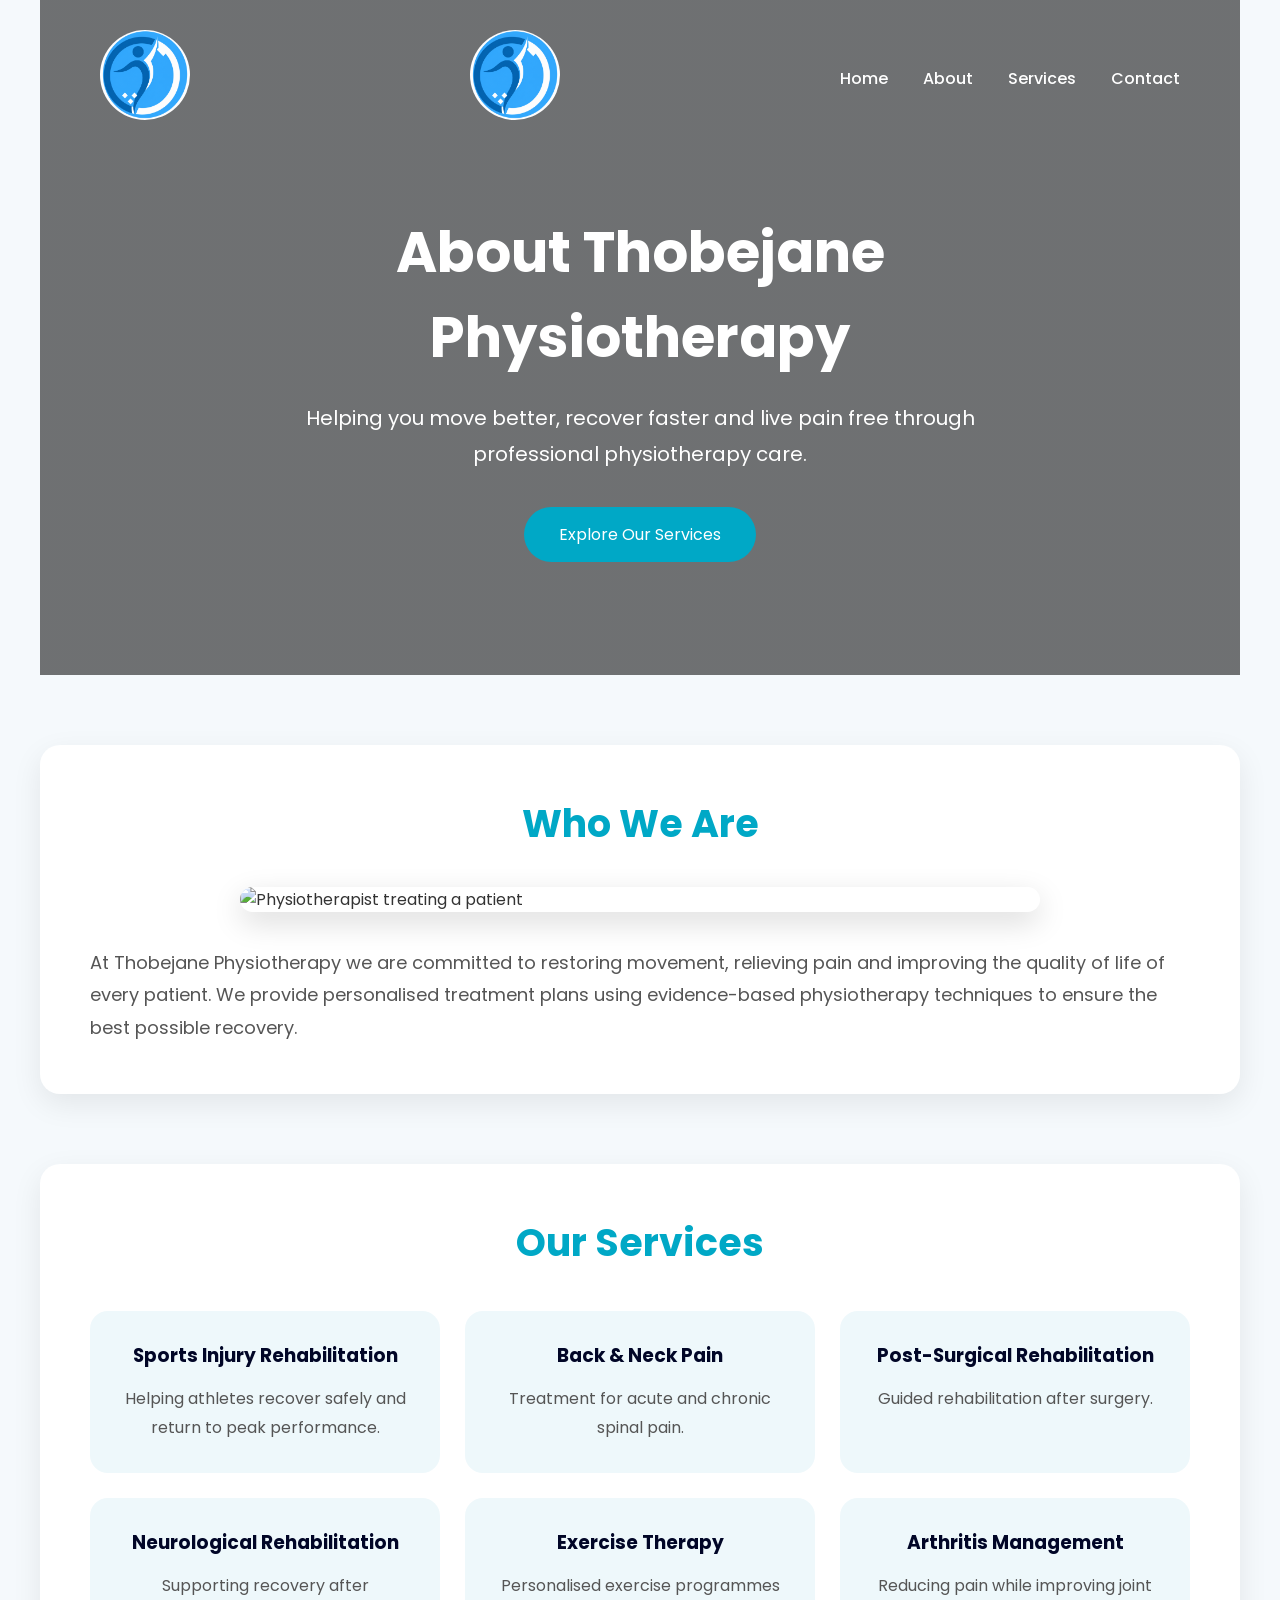
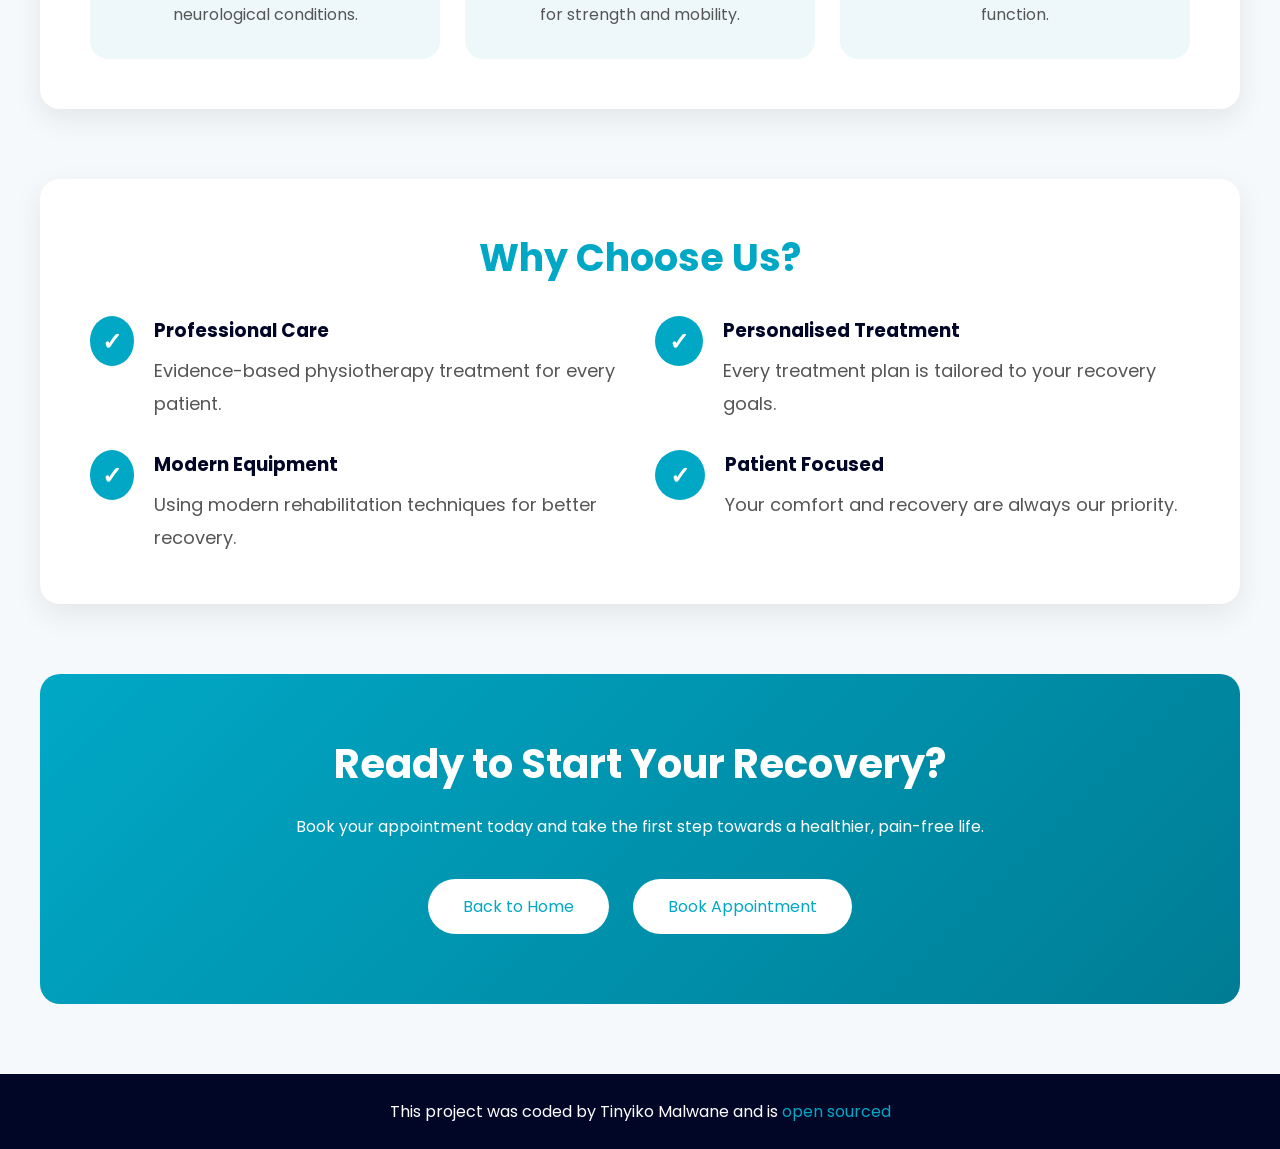
==== learnmore.html @ a6020f10 "Update learnmore.html added image" ====
<!DOCTYPE html>
<html lang="en">

<head>
    <title>Learn More | Thobejane Physiotherapy</title>

    <meta charset="UTF-8">
    <meta name="viewport" content="width=device-width, initial-scale=1.0">

    <link href="src/learnmore.css" rel="stylesheet" type="text/css">

    <link rel="preconnect" href="https://fonts.googleapis.com">
    <link rel="preconnect" href="https://fonts.gstatic.com" crossorigin>

    <link href="https://fonts.googleapis.com/css2?family=Poppins:wght@300;400;500;600;700&display=swap" rel="stylesheet">
</head>

<body>

<div class="container">

<header class="learn-header">

<nav>
  <a href="index.html" class="logo">
    <img src="src/images/pt.logo.png" alt="Thobejane Physiotherapy Logo">
</a>  

<a href="index.html" class="logo">
<img src="src/images/pt.logo.png" alt="Thobejane Physiotherapy Logo">
</a>

<ul>
<li><a href="index.html">Home</a></li>
<li><a href="#about">About</a></li>
<li><a href="#services">Services</a></li>
<li><a href="#contact">Contact</a></li>
</ul>

</nav>

<div class="hero">

<h1>About Thobejane Physiotherapy</h1>

<p>
Helping you move better, recover faster and live pain free through professional physiotherapy care.
</p>

<a href="#about" class="button">Explore Our Services</a>

</div>

</header>

<main>

<section id="about" class="content-section">

<h2>Who We Are</h2>

<img src="images/physio-treatment.jpg"
alt="Physiotherapist treating a patient"
class="about-image">

<p>
At Thobejane Physiotherapy we are committed to restoring movement, relieving pain and improving the quality of life of every patient. We provide personalised treatment plans using evidence-based physiotherapy techniques to ensure the best possible recovery.
</p>

</section>

<section id="services" class="content-section">

<h2>Our Services</h2>

<div class="services-grid">

<div class="service-card">
<h3>Sports Injury Rehabilitation</h3>
<p>Helping athletes recover safely and return to peak performance.</p>
</div>

<div class="service-card">
<h3>Back & Neck Pain</h3>
<p>Treatment for acute and chronic spinal pain.</p>
</div>

<div class="service-card">
<h3>Post-Surgical Rehabilitation</h3>
<p>Guided rehabilitation after surgery.</p>
</div>

<div class="service-card">
<h3>Neurological Rehabilitation</h3>
<p>Supporting recovery after neurological conditions.</p>
</div>

<div class="service-card">
<h3>Exercise Therapy</h3>
<p>Personalised exercise programmes for strength and mobility.</p>
</div>

<div class="service-card">
<h3>Arthritis Management</h3>
<p>Reducing pain while improving joint function.</p>
</div>

</div>

</section>

<section class="content-section">

<h2>Why Choose Us?</h2>

<div class="features">

<div class="feature">
<div class="feature-icon">✓</div>

<div>
<h3>Professional Care</h3>

<p>Evidence-based physiotherapy treatment for every patient.</p>
</div>

</div>

<div class="feature">

<div class="feature-icon">✓</div>

<div>
<h3>Personalised Treatment</h3>

<p>Every treatment plan is tailored to your recovery goals.</p>

</div>

</div>

<div class="feature">

<div class="feature-icon">✓</div>

<div>

<h3>Modern Equipment</h3>

<p>Using modern rehabilitation techniques for better recovery.</p>

</div>

</div>

<div class="feature">

<div class="feature-icon">✓</div>

<div>

<h3>Patient Focused</h3>

<p>Your comfort and recovery are always our priority.</p>

</div>

</div>

</div>

</section>

<section id="contact" class="cta">

<h2>Ready to Start Your Recovery?</h2>

<p>
Book your appointment today and take the first step towards a healthier, pain-free life.
</p>

<a href="index.html" class="button">Back to Home</a>

<a href="#" class="button">Book Appointment</a>

</section>

</main>

</div>

<footer>

This project was coded by Tinyiko Malwane and is

<a href="https://github.com/Nononyiko" target="_blank">

open sourced

</a>

</footer>

</body>

</html>
---- src/learnmore.css ----
*{
    margin:0;
    padding:0;
    box-sizing:border-box;
}

body{
    font-family:"Poppins",sans-serif;
    background:#f5f9fc;
    color:#333;
}

.container{
    max-width:1200px;
    margin:0 auto;
}

/* ---------- HEADER ---------- */

.learn-header{
    min-height:75vh;
    padding:30px 60px;

    background-image:
    linear-gradient(rgba(0,0,0,.55),rgba(0,0,0,.55)),
    url("images/physio-treatment.jpg");

    background-size:cover;
    background-position:center;

    display:flex;
    flex-direction:column;
}

/* ---------- NAVIGATION ---------- */

nav{
    display:flex;
    justify-content:space-between;
    align-items:center;
}

.logo img{
    width:90px;
    height:90px;
    border-radius:50%;
    object-fit:cover;
}

nav ul{
    display:flex;
    list-style:none;
    gap:35px;
}

nav a{
    text-decoration:none;
    color:white;
    font-weight:500;
    transition:.3s;
}

nav a:hover{
    color:#00a8c6;
}

/* ---------- HERO ---------- */

.hero{
    text-align:center;
    margin:auto;
    max-width:750px;
}

.hero h1{
    color:white;
    font-size:56px;
    margin-bottom:20px;
}

.hero p{
    color:white;
    font-size:20px;
    line-height:1.8;
    margin-bottom:35px;
}

.button{
    display:inline-block;
    padding:15px 35px;
    border-radius:30px;
    background:#00a8c6;
    color:white;
    text-decoration:none;
    transition:.3s;
}

.button:hover{
    background:#007d95;
}

/* ---------- CONTENT ---------- */

.content-section{
    background:white;
    margin:70px auto;
    padding:50px;
    border-radius:20px;
    box-shadow:0 10px 30px rgba(0,0,0,.08);
}

.content-section h2{
    text-align:center;
    color:#00a8c6;
    margin-bottom:30px;
    font-size:38px;
}

.content-section p{
    font-size:18px;
    line-height:1.8;
    color:#555;
}

.about-image{
    display:block;
    width:100%;
    max-width:800px;
    margin:35px auto;
    border-radius:20px;
    box-shadow:0 10px 30px rgba(0,0,0,.15);
}

/* ---------- SERVICES ---------- */

.services-grid{
    display:grid;
    grid-template-columns:repeat(3,1fr);
    gap:25px;
    margin-top:40px;
}

.service-card{
    background:#eef8fb;
    border-radius:18px;
    padding:30px;
    text-align:center;
    transition:.3s;
}

.service-card:hover{
    transform:translateY(-8px);
    box-shadow:0 10px 30px rgba(0,0,0,.15);
}

.service-card h3{
    margin-bottom:15px;
    color:#010627;
}

.service-card p{
    font-size:16px;
}

/* ---------- FEATURES ---------- */

.features{
    display:grid;
    grid-template-columns:repeat(2,1fr);
    gap:30px;
}

.feature{
    display:flex;
    gap:20px;
    align-items:flex-start;
}

.feature-icon{
    width:50px;
    height:50px;
    border-radius:50%;
    background:#00a8c6;
    color:white;
    display:flex;
    justify-content:center;
    align-items:center;
    font-size:24px;
    font-weight:bold;
}

.feature h3{
    margin-bottom:10px;
    color:#010627;
}

/* ---------- CTA ---------- */

.cta{
    text-align:center;
    margin:70px auto;
    padding:60px 30px;
    border-radius:20px;
    background:linear-gradient(135deg,#00a8c6,#007d95);
    color:white;
}

.cta h2{
    color:white;
    font-size:40px;
    margin-bottom:20px;
}

.cta p{
    color:white;
    margin-bottom:30px;
}

.cta .button{
    background:white;
    color:#00a8c6;
    margin:10px;
}

.cta .button:hover{
    background:#010627;
    color:white;
}

/* ---------- FOOTER ---------- */

footer{
    background:#010627;
    color:white;
    text-align:center;
    padding:25px;
}

footer a{
    color:#00a8c6;
    text-decoration:none;
}

footer a:hover{
    text-decoration:underline;
}

/* ---------- RESPONSIVE ---------- */

@media(max-width:900px){

.services-grid{
grid-template-columns:repeat(2,1fr);
}

.features{
grid-template-columns:1fr;
}

.hero h1{
font-size:44px;
}

}

@media(max-width:768px){

.learn-header{
padding:20px;
}

nav{
flex-direction:column;
gap:20px;
}

nav ul{
flex-direction:column;
text-align:center;
}

.services-grid{
grid-template-columns:1fr;
}

.content-section{
padding:30px;
}

.hero h1{
font-size:36px;
}

.hero p{
font-size:17px;
}

}

@media(max-width:480px){

.logo img{
width:70px;
height:70px;
}

.content-section{
padding:20px;
}

.hero h1{
font-size:30px;
}

.hero p{
font-size:16px;
}

.button{
display:block;
width:220px;
margin:15px auto;
}

}
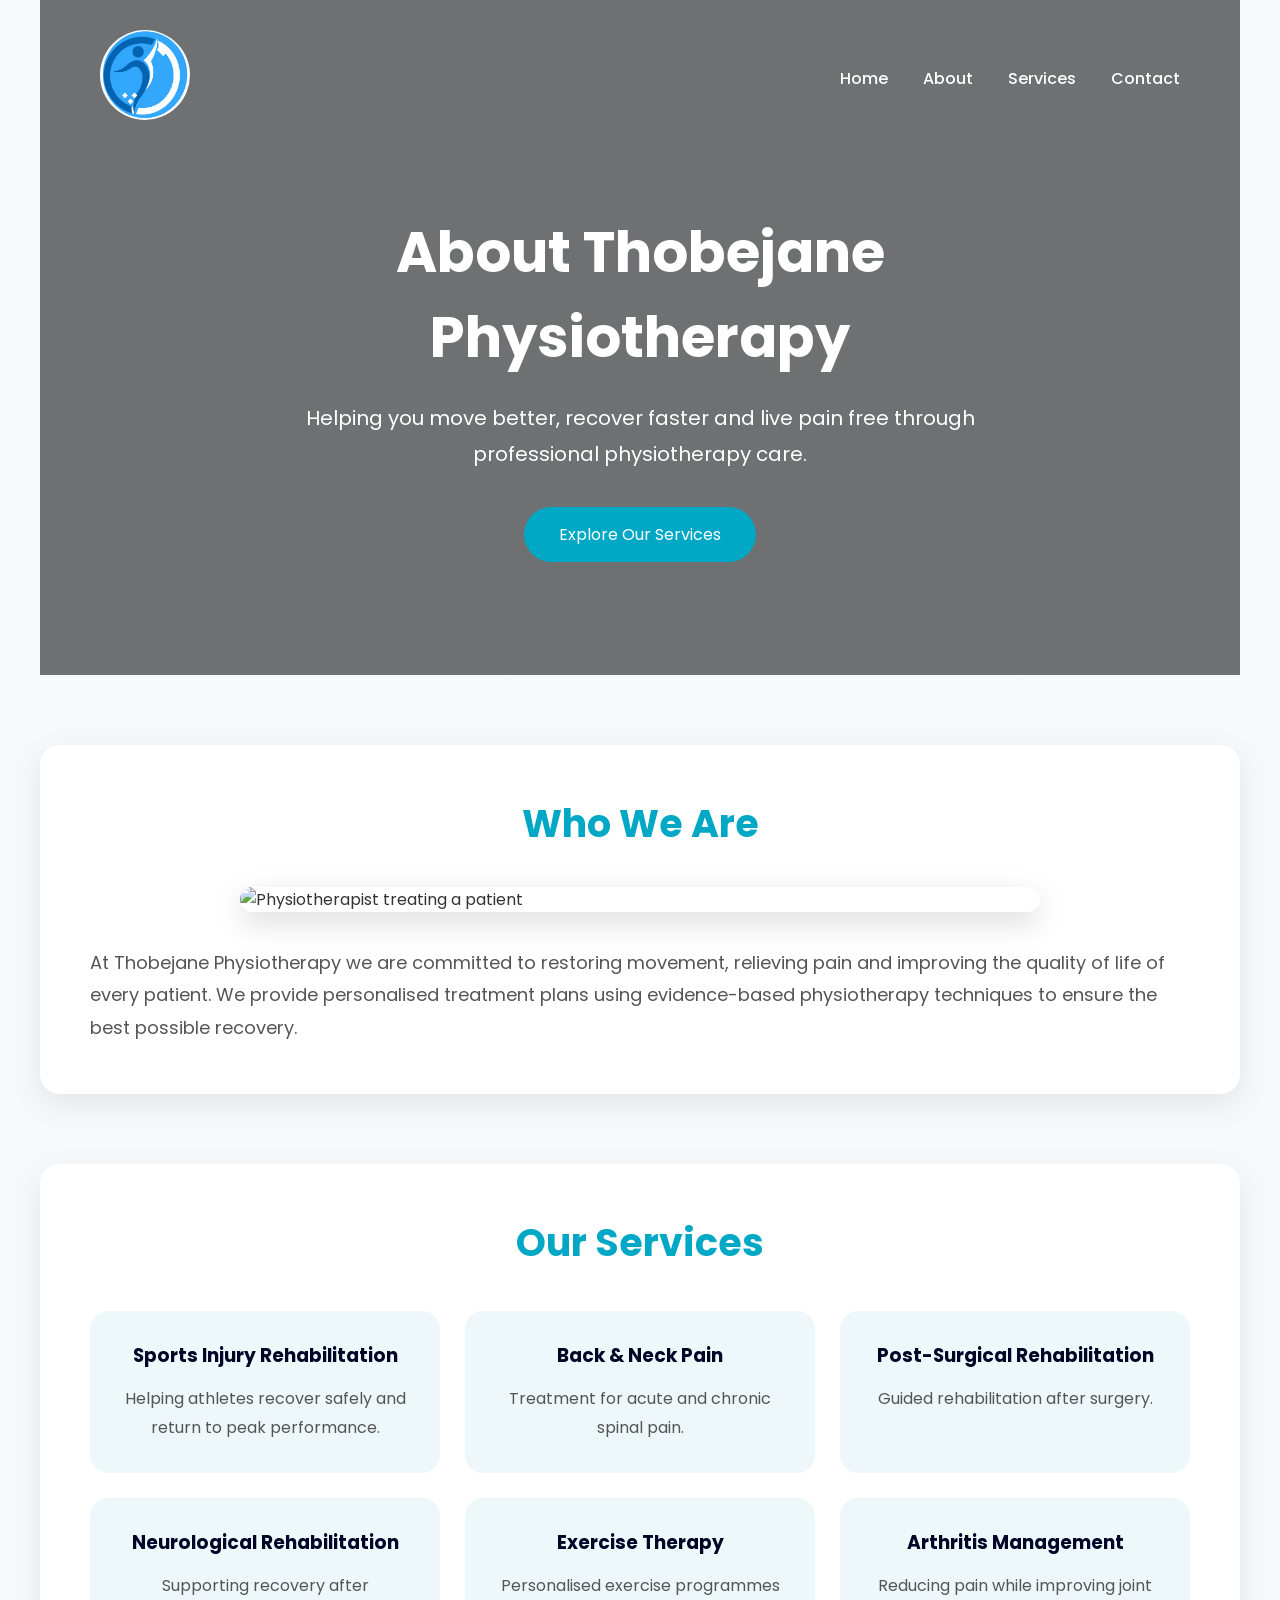
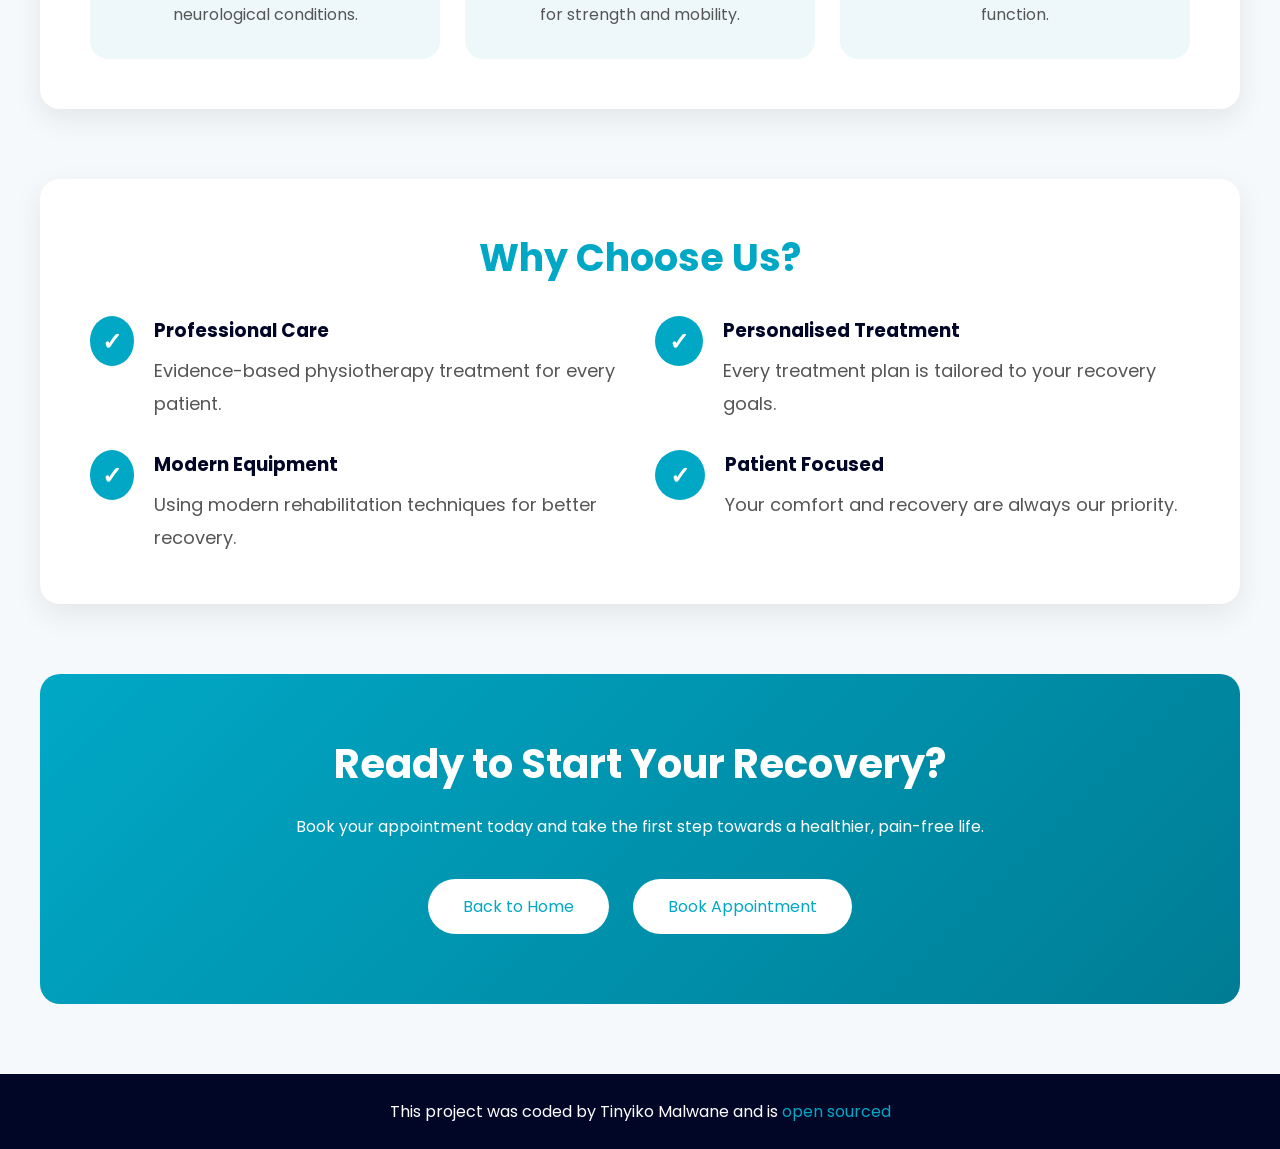
==== commit 875148f9: "image changed image name" ====
--- a/learnmore.html
+++ b/learnmore.html
@@ -22,9 +22,7 @@
 <header class="learn-header">
 
 <nav>
-  <a href="index.html" class="logo">
-    <img src="src/images/pt.logo.png" alt="Thobejane Physiotherapy Logo">
-</a>  
+  
 
 <a href="index.html" class="logo">
 <img src="src/images/pt.logo.png" alt="Thobejane Physiotherapy Logo">
--- a/src/learnmore.css
+++ b/src/learnmore.css
@@ -15,7 +15,7 @@
     margin:0 auto;
 }
 
-/* ---------- HEADER ---------- */
+
 
 .learn-header{
     min-height:75vh;
@@ -23,7 +23,7 @@
 
     background-image:
     linear-gradient(rgba(0,0,0,.55),rgba(0,0,0,.55)),
-    url("images/physio-treatment.jpg");
+    url("src/images/logo.pt.png");
 
     background-size:cover;
     background-position:center;
@@ -32,7 +32,7 @@
     flex-direction:column;
 }
 
-/* ---------- NAVIGATION ---------- */
+
 
 nav{
     display:flex;
@@ -64,7 +64,7 @@
     color:#00a8c6;
 }
 
-/* ---------- HERO ---------- */
+
 
 .hero{
     text-align:center;
@@ -99,7 +99,7 @@
     background:#007d95;
 }
 
-/* ---------- CONTENT ---------- */
+
 
 .content-section{
     background:white;
@@ -131,7 +131,7 @@
     box-shadow:0 10px 30px rgba(0,0,0,.15);
 }
 
-/* ---------- SERVICES ---------- */
+
 
 .services-grid{
     display:grid;
@@ -162,7 +162,7 @@
     font-size:16px;
 }
 
-/* ---------- FEATURES ---------- */
+
 
 .features{
     display:grid;
@@ -194,7 +194,6 @@
     color:#010627;
 }
 
-/* ---------- CTA ---------- */
 
 .cta{
     text-align:center;
@@ -227,7 +226,7 @@
     color:white;
 }
 
-/* ---------- FOOTER ---------- */
+
 
 footer{
     background:#010627;
@@ -245,7 +244,7 @@
     text-decoration:underline;
 }
 
-/* ---------- RESPONSIVE ---------- */
+
 
 @media(max-width:900px){
 
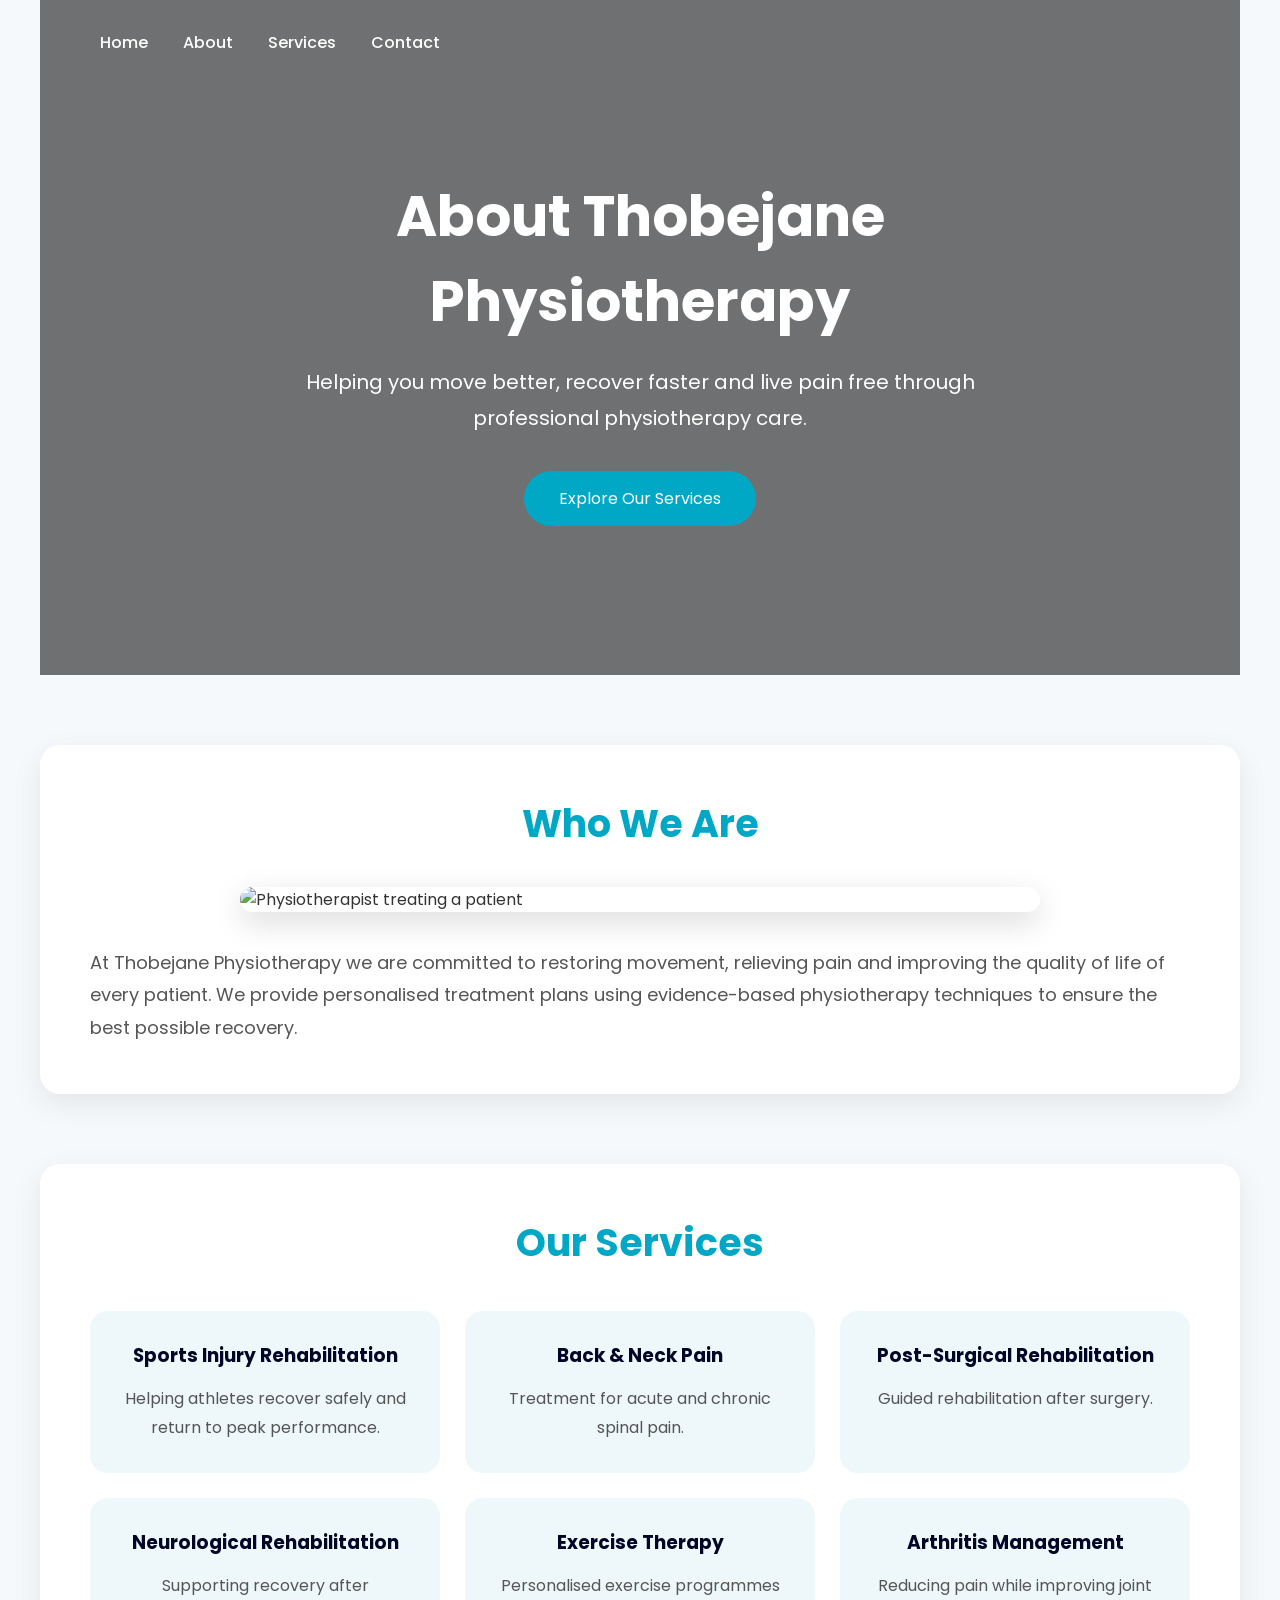
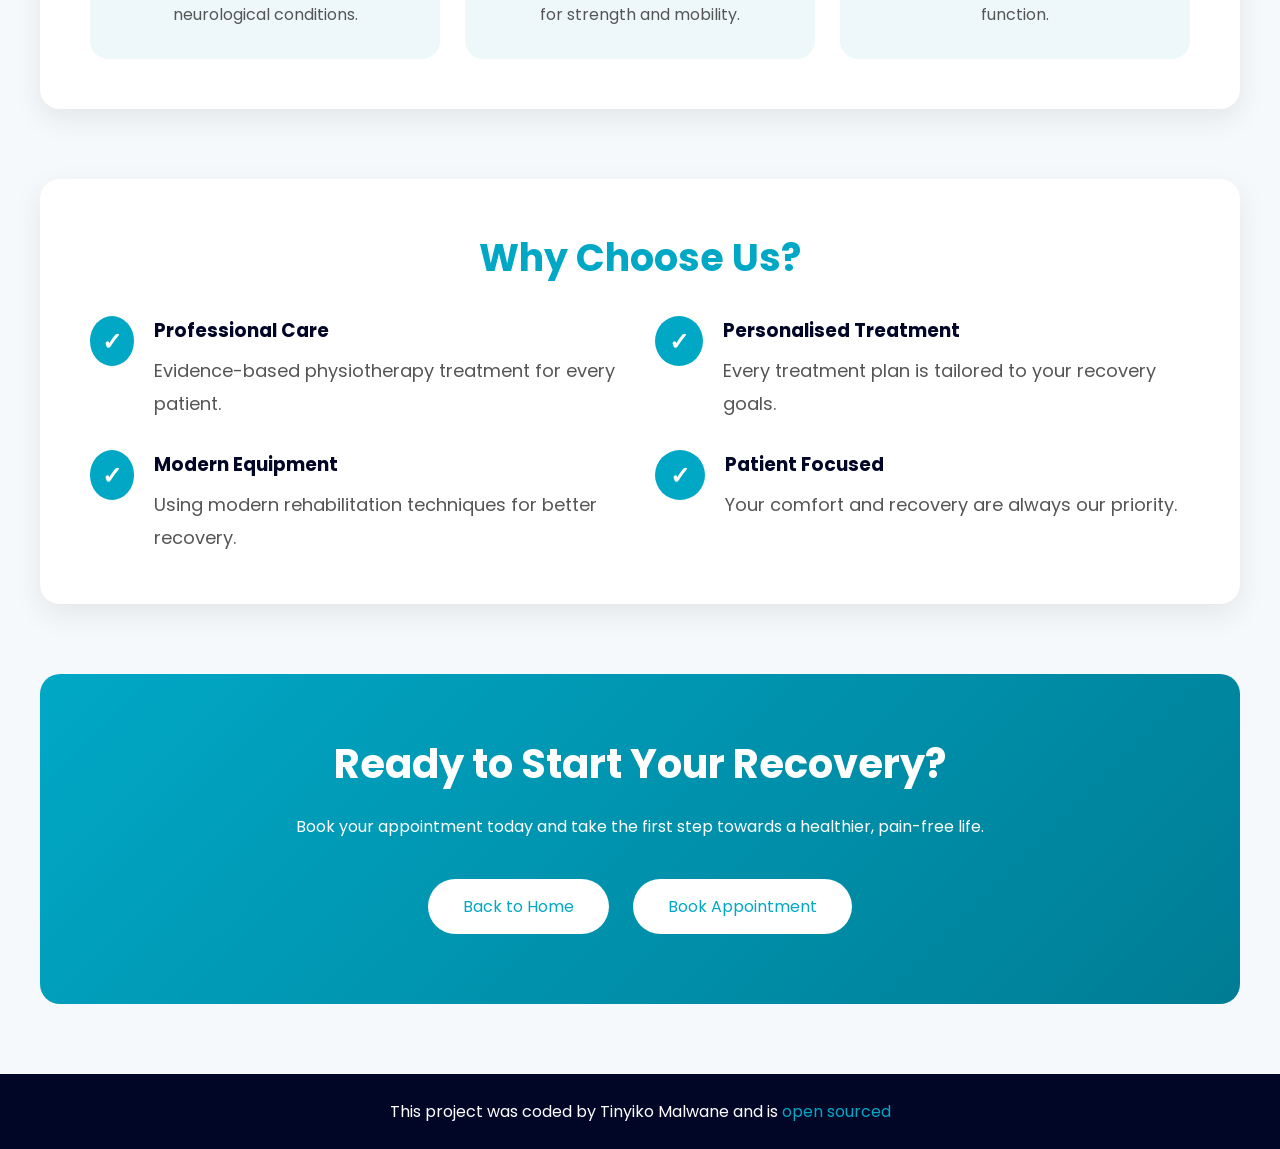
==== commit b77a83f1: "Update learnmore.html" ====
--- a/learnmore.html
+++ b/learnmore.html
@@ -24,9 +24,7 @@
 <nav>
   
 
-<a href="index.html" class="logo">
-<img src="src/images/pt.logo.png" alt="Thobejane Physiotherapy Logo">
-</a>
+
 
 <ul>
 <li><a href="index.html">Home</a></li>
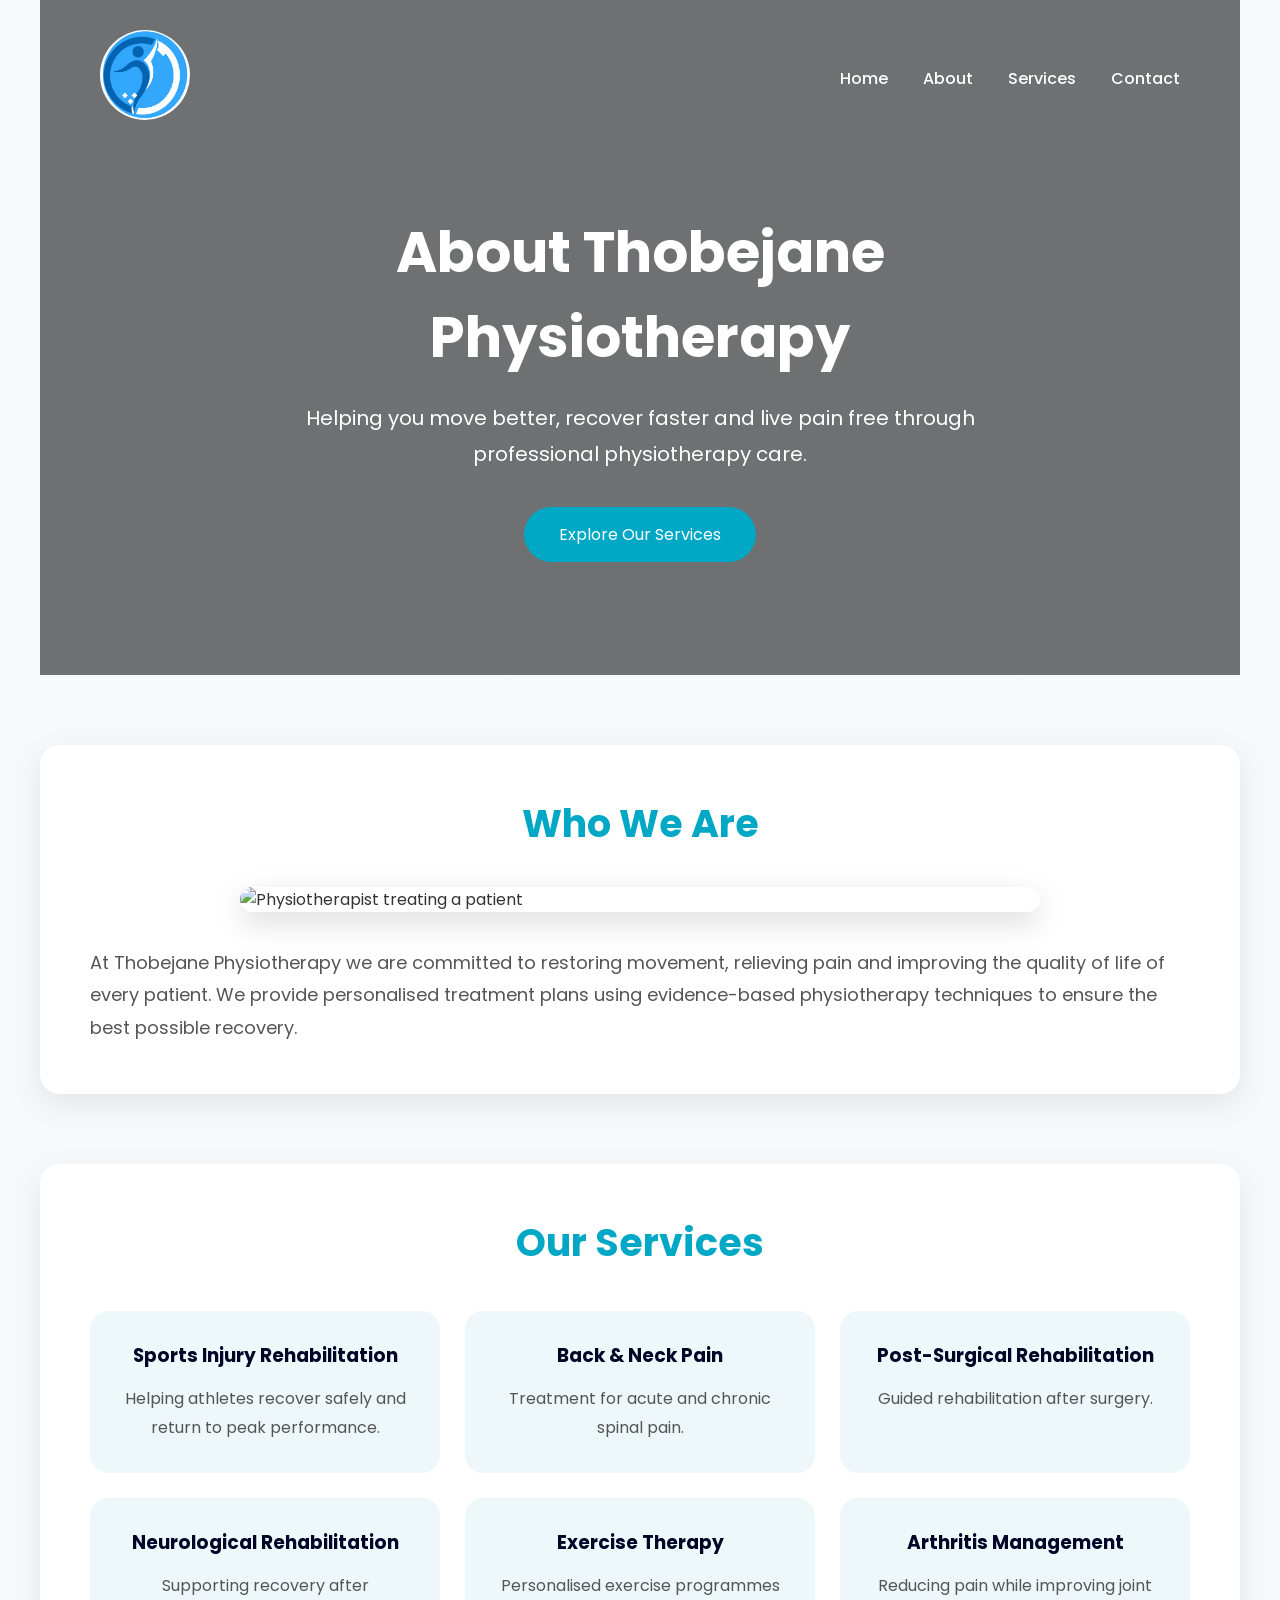
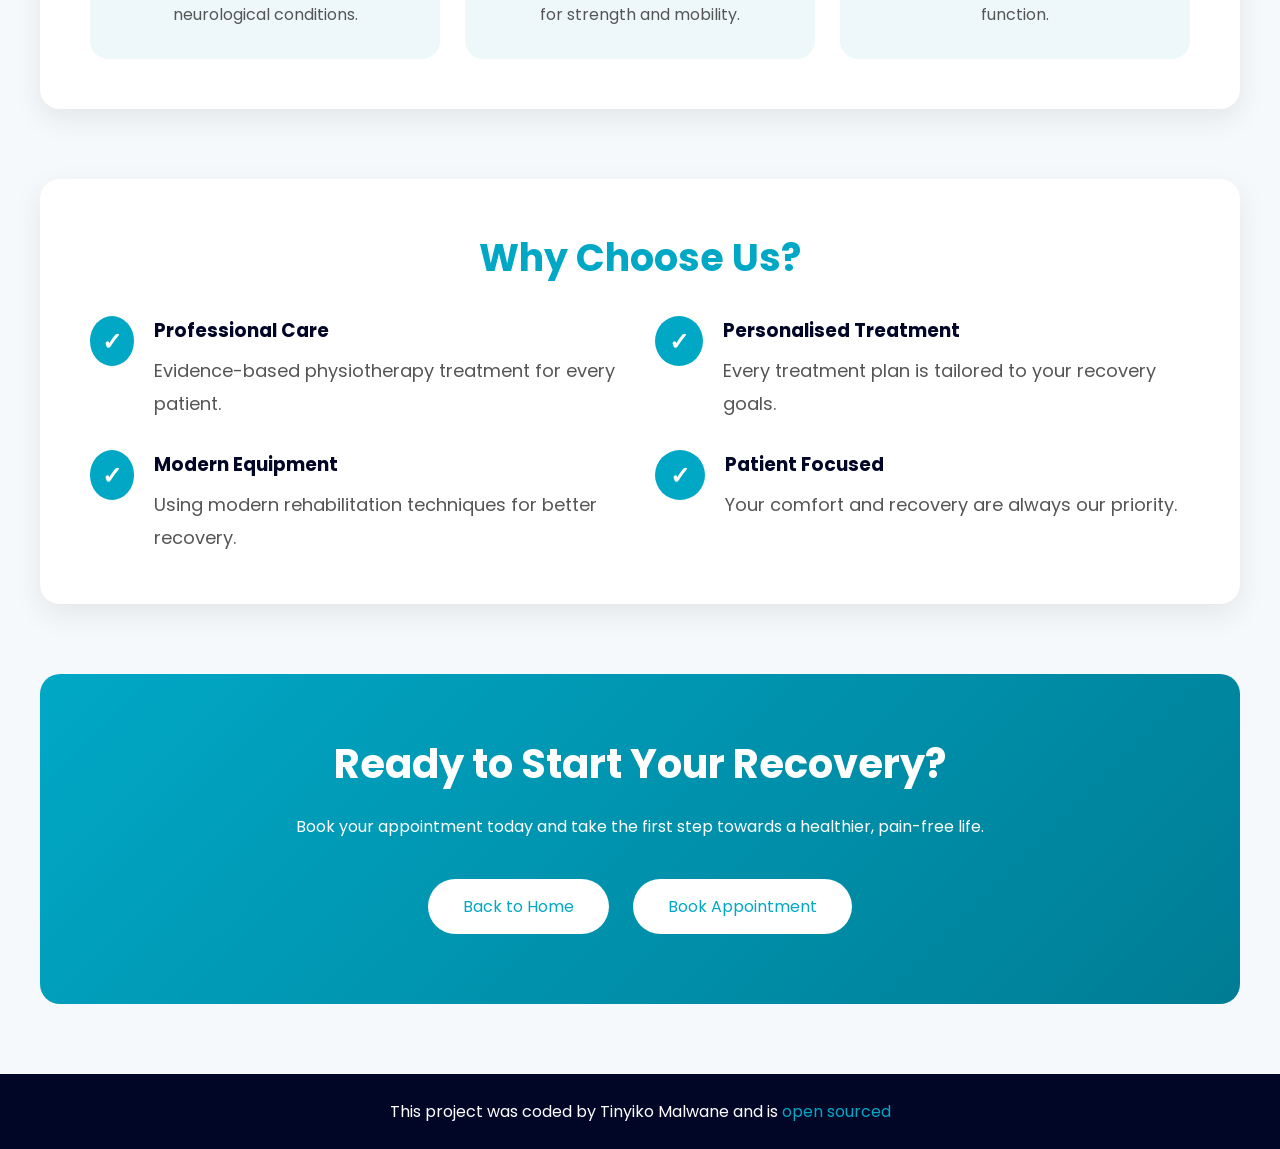
==== commit 4c808d0e: "Update learnmore.html" ====
--- a/learnmore.html
+++ b/learnmore.html
@@ -24,7 +24,9 @@
 <nav>
   
 
-
+<a href="index.html" class="logo">
+<img src="src/images/pt.logo.png" alt="Thobejane Physiotherapy Logo">
+</a>
 
 <ul>
 <li><a href="index.html">Home</a></li>
@@ -55,7 +57,7 @@
 
 <h2>Who We Are</h2>
 
-<img src="images/physio-treatment.jpg"
+<img src="src/images/logo.pt.jpg"
 alt="Physiotherapist treating a patient"
 class="about-image">
 
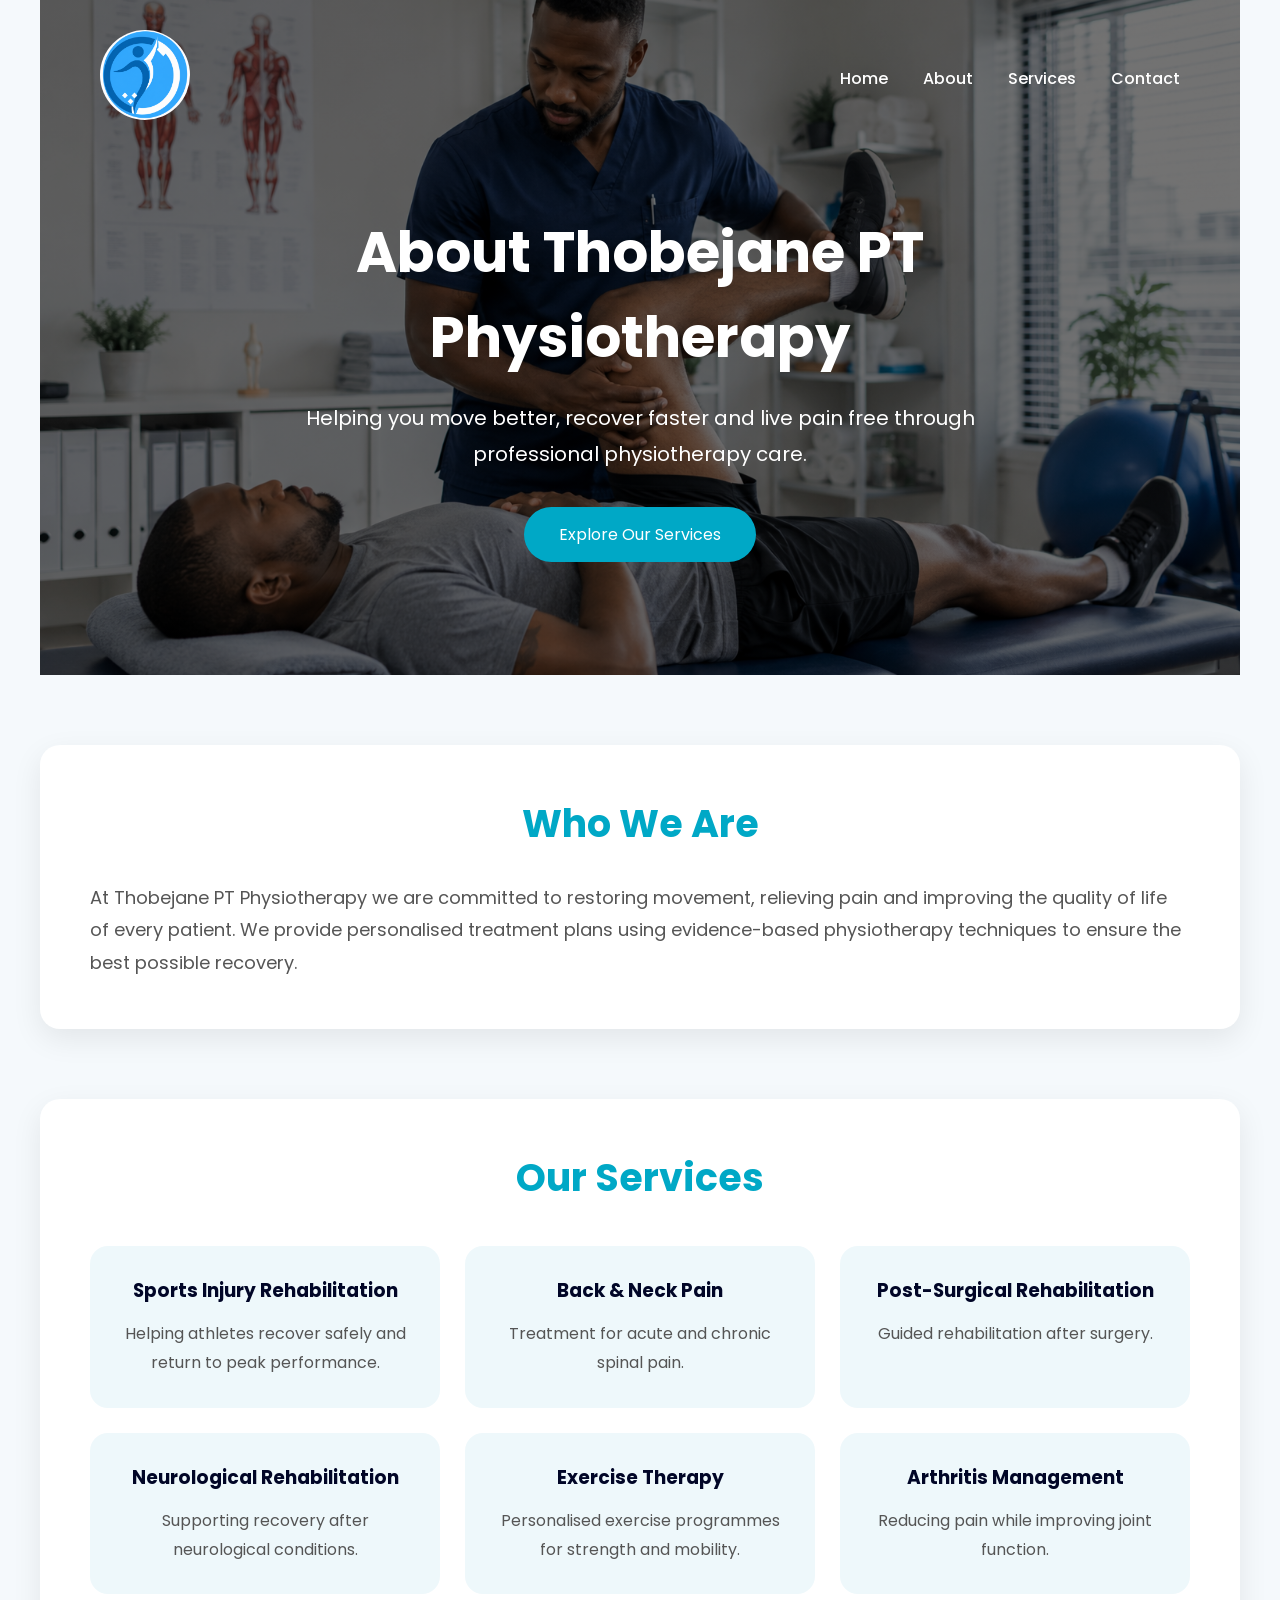
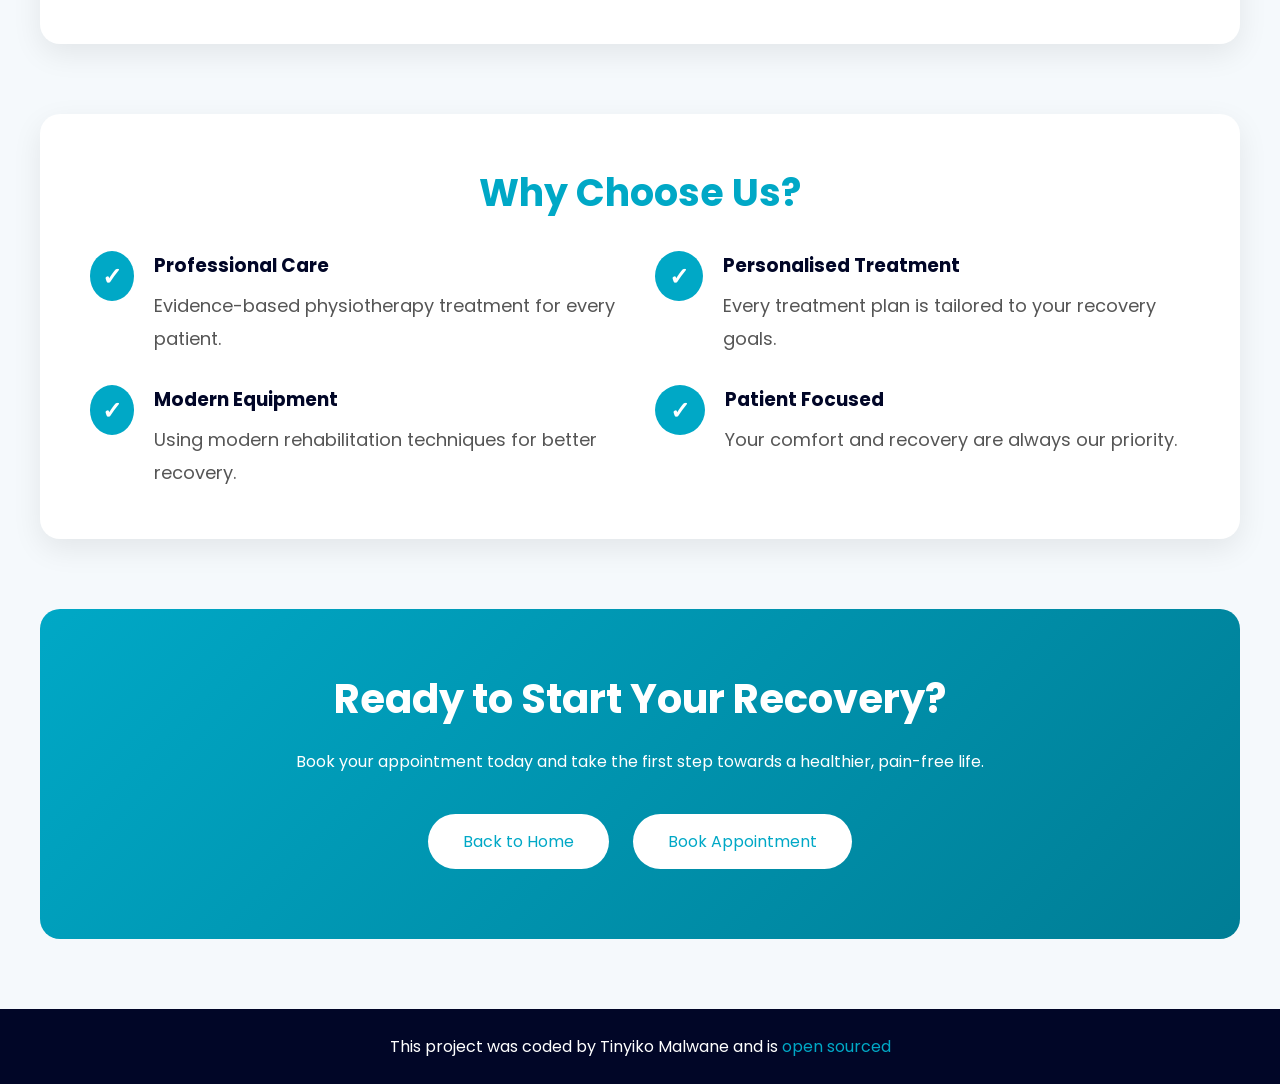
==== commit 43335aba: "html and css Rewrote the learnmore html and css with updated hamburger effect.Added working hours" ====
--- a/learnmore.html
+++ b/learnmore.html
@@ -22,11 +22,16 @@
 <header class="learn-header">
 
 <nav>
-  
 
 <a href="index.html" class="logo">
 <img src="src/images/pt.logo.png" alt="Thobejane Physiotherapy Logo">
 </a>
+
+<input type="checkbox" id="menu-toggle">
+
+<label for="menu-toggle" class="hamburger">
+&#9776;
+</label>
 
 <ul>
 <li><a href="index.html">Home</a></li>
@@ -39,7 +44,7 @@
 
 <div class="hero">
 
-<h1>About Thobejane Physiotherapy</h1>
+<h1>About Thobejane PT Physiotherapy</h1>
 
 <p>
 Helping you move better, recover faster and live pain free through professional physiotherapy care.
@@ -57,12 +62,8 @@
 
 <h2>Who We Are</h2>
 
-<img src="src/images/logo.pt.jpg"
-alt="Physiotherapist treating a patient"
-class="about-image">
-
 <p>
-At Thobejane Physiotherapy we are committed to restoring movement, relieving pain and improving the quality of life of every patient. We provide personalised treatment plans using evidence-based physiotherapy techniques to ensure the best possible recovery.
+At Thobejane PT Physiotherapy we are committed to restoring movement, relieving pain and improving the quality of life of every patient. We provide personalised treatment plans using evidence-based physiotherapy techniques to ensure the best possible recovery.
 </p>
 
 </section>
@@ -114,11 +115,11 @@
 <div class="features">
 
 <div class="feature">
+
 <div class="feature-icon">✓</div>
 
 <div>
 <h3>Professional Care</h3>
-
 <p>Evidence-based physiotherapy treatment for every patient.</p>
 </div>
 
@@ -130,9 +131,7 @@
 
 <div>
 <h3>Personalised Treatment</h3>
-
 <p>Every treatment plan is tailored to your recovery goals.</p>
-
 </div>
 
 </div>
@@ -142,11 +141,8 @@
 <div class="feature-icon">✓</div>
 
 <div>
-
 <h3>Modern Equipment</h3>
-
 <p>Using modern rehabilitation techniques for better recovery.</p>
-
 </div>
 
 </div>
@@ -156,11 +152,8 @@
 <div class="feature-icon">✓</div>
 
 <div>
-
 <h3>Patient Focused</h3>
-
 <p>Your comfort and recovery are always our priority.</p>
-
 </div>
 
 </div>
@@ -192,9 +185,7 @@
 This project was coded by Tinyiko Malwane and is
 
 <a href="https://github.com/Nononyiko" target="_blank">
-
 open sourced
-
 </a>
 
 </footer>
--- a/src/learnmore.css
+++ b/src/learnmore.css
@@ -15,15 +15,13 @@
     margin:0 auto;
 }
 
-
-
 .learn-header{
     min-height:75vh;
     padding:30px 60px;
 
     background-image:
     linear-gradient(rgba(0,0,0,.55),rgba(0,0,0,.55)),
-    url("src/images/logo.pt.png");
+    url("images/logo.pt.png");
 
     background-size:cover;
     background-position:center;
@@ -32,12 +30,11 @@
     flex-direction:column;
 }
 
-
-
 nav{
     display:flex;
     justify-content:space-between;
     align-items:center;
+    position:relative;
 }
 
 .logo img{
@@ -64,7 +61,19 @@
     color:#00a8c6;
 }
 
-
+/* Hamburger */
+
+#menu-toggle{
+    display:none;
+}
+
+.hamburger{
+    display:none;
+    font-size:34px;
+    color:white;
+    cursor:pointer;
+    user-select:none;
+}
 
 .hero{
     text-align:center;
@@ -98,8 +107,6 @@
 .button:hover{
     background:#007d95;
 }
-
-
 
 .content-section{
     background:white;
@@ -131,8 +138,6 @@
     box-shadow:0 10px 30px rgba(0,0,0,.15);
 }
 
-
-
 .services-grid{
     display:grid;
     grid-template-columns:repeat(3,1fr);
@@ -162,8 +167,6 @@
     font-size:16px;
 }
 
-
-
 .features{
     display:grid;
     grid-template-columns:repeat(2,1fr);
@@ -194,7 +197,6 @@
     color:#010627;
 }
 
-
 .cta{
     text-align:center;
     margin:70px auto;
@@ -226,8 +228,6 @@
     color:white;
 }
 
-
-
 footer{
     background:#010627;
     color:white;
@@ -244,8 +244,6 @@
     text-decoration:underline;
 }
 
-
-
 @media(max-width:900px){
 
 .services-grid{
@@ -269,50 +267,51 @@
 }
 
 nav{
-flex-direction:column;
-gap:20px;
-}
-
-nav ul{
-flex-direction:column;
-text-align:center;
-}
-
-.services-grid{
-grid-template-columns:1fr;
-}
-
-.content-section{
-padding:30px;
-}
-
-.hero h1{
-font-size:36px;
-}
-
-.hero p{
-font-size:17px;
-}
-
-}
-
-@media(max-width:480px){
+display:flex;
+justify-content:space-between;
+align-items:center;
+flex-wrap:wrap;
+}
 
 .logo img{
 width:70px;
 height:70px;
 }
 
+.hamburger{
+display:block;
+}
+
+nav ul{
+display:none;
+flex-direction:column;
+width:100%;
+text-align:center;
+margin-top:20px;
+gap:20px;
+background:#010627;
+padding:20px 0;
+border-radius:12px;
+}
+
+#menu-toggle:checked ~ ul{
+display:flex;
+}
+
+.services-grid{
+grid-template-columns:1fr;
+}
+
 .content-section{
-padding:20px;
+padding:30px;
 }
 
 .hero h1{
-font-size:30px;
+font-size:36px;
 }
 
 .hero p{
-font-size:16px;
+font-size:17px;
 }
 
 .button{
@@ -321,4 +320,29 @@
 margin:15px auto;
 }
 
+}
+
+@media(max-width:480px){
+
+.logo img{
+width:70px;
+height:70px;
+}
+
+.content-section{
+padding:20px;
+}
+
+.hero h1{
+font-size:30px;
+}
+
+.hero p{
+font-size:16px;
+}
+
+.button{
+width:220px;
+}
+
 }
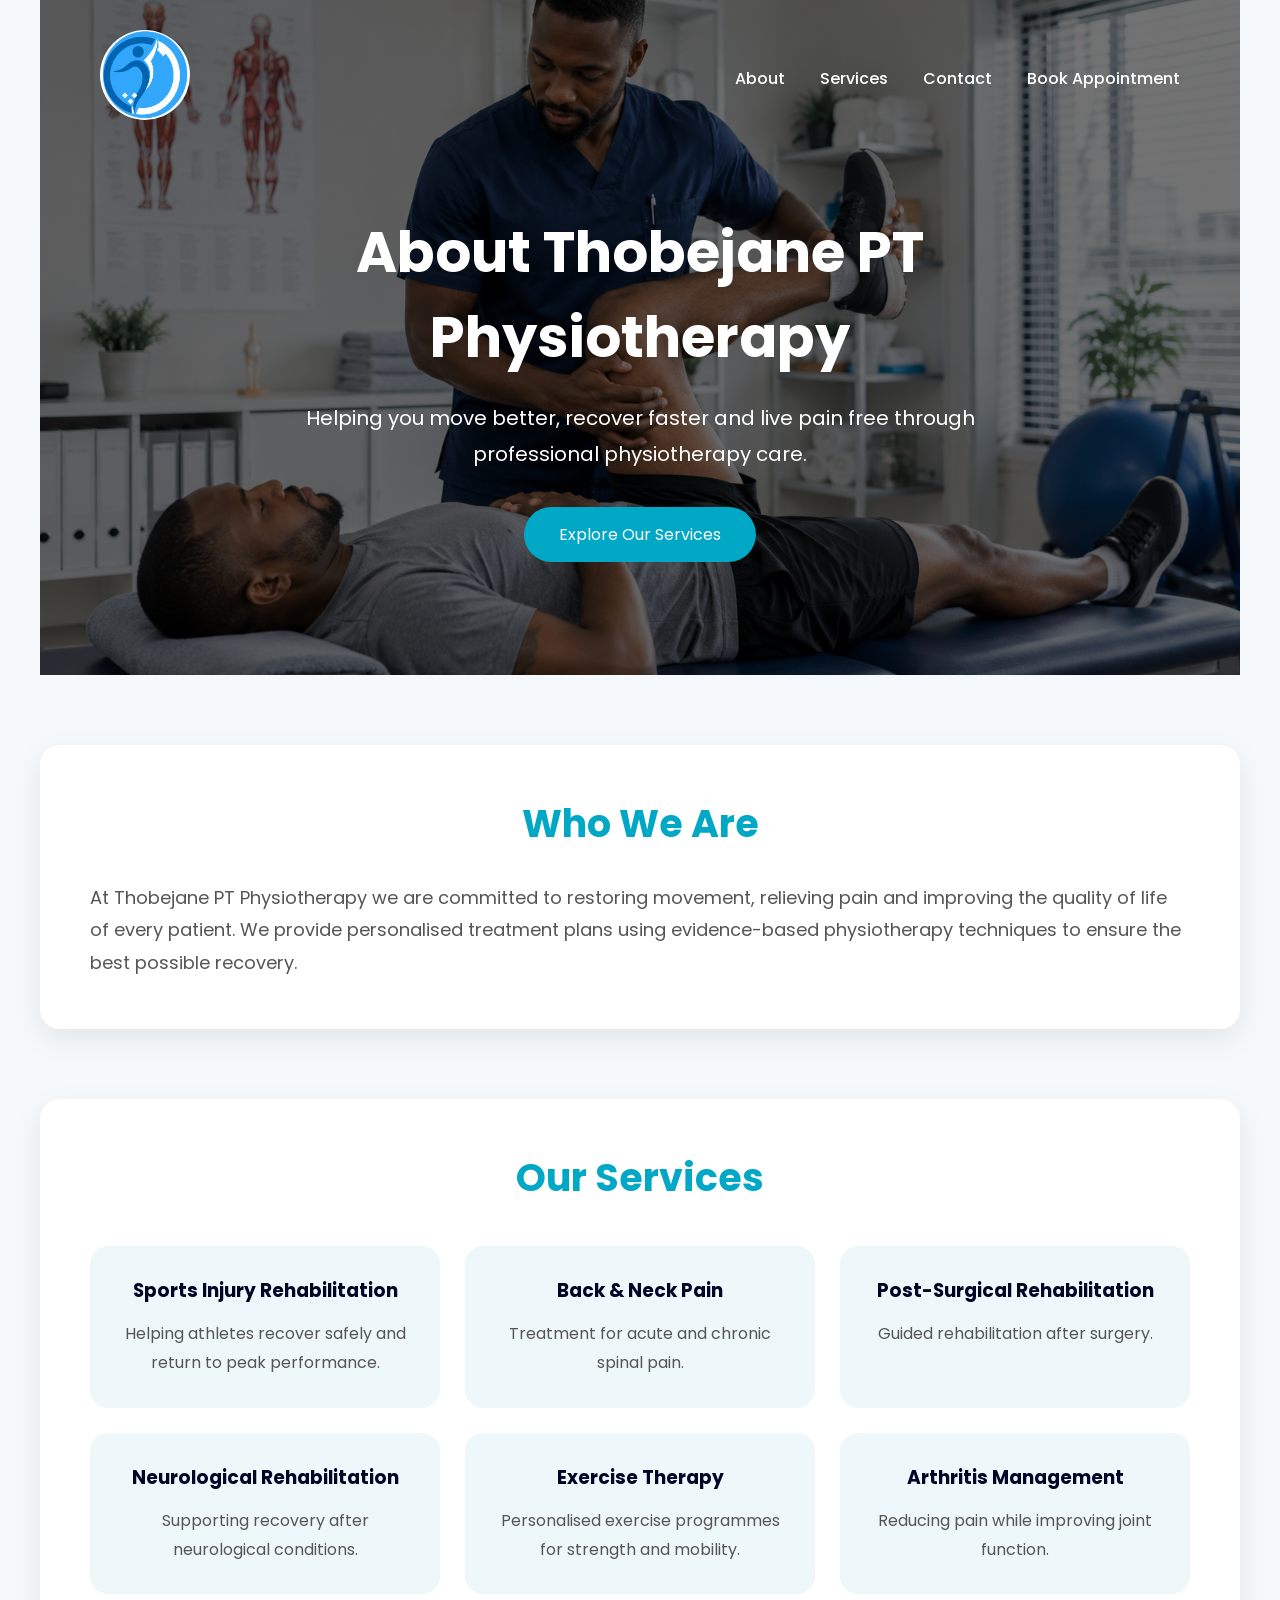
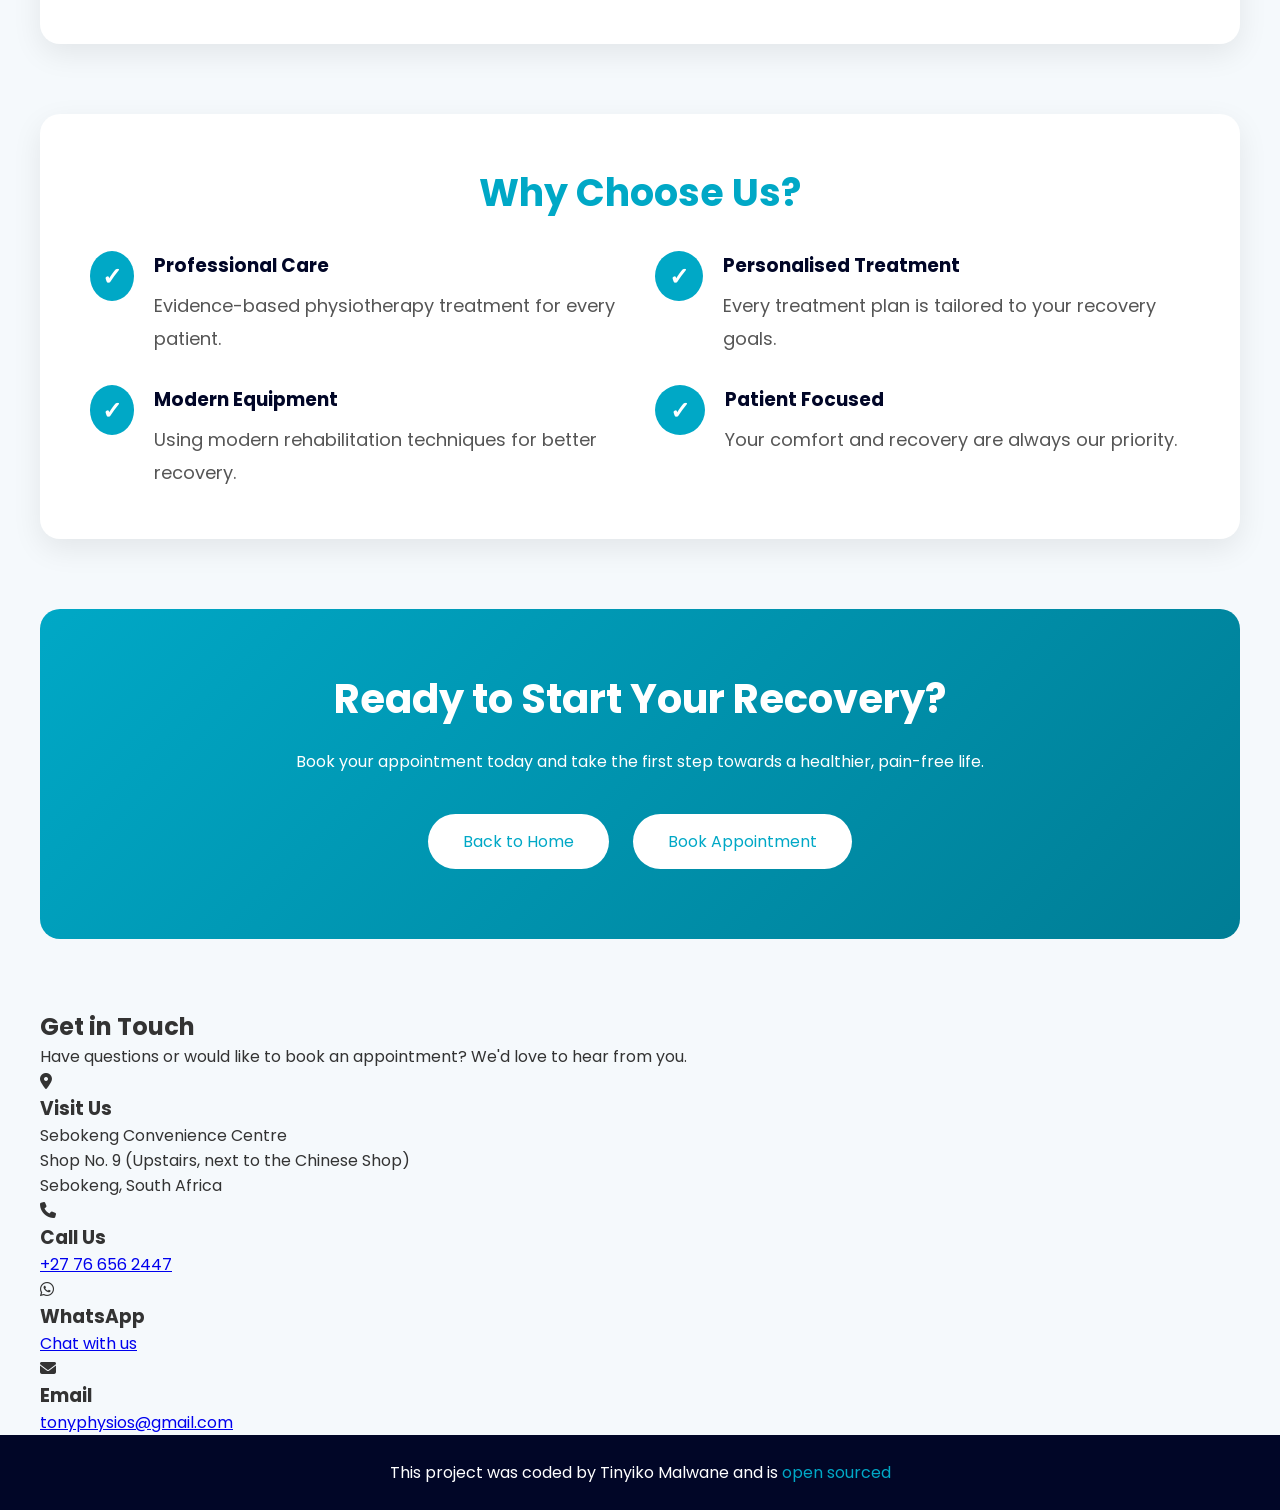
==== commit 0c651cf5: "Update learnmore.html" ====
--- a/learnmore.html
+++ b/learnmore.html
@@ -11,6 +11,7 @@
 
     <link rel="preconnect" href="https://fonts.googleapis.com">
     <link rel="preconnect" href="https://fonts.gstatic.com" crossorigin>
+    <link rel="stylesheet" href="https://cdnjs.cloudflare.com/ajax/libs/font-awesome/6.7.2/css/all.min.css">
 
     <link href="https://fonts.googleapis.com/css2?family=Poppins:wght@300;400;500;600;700&display=swap" rel="stylesheet">
 </head>
@@ -34,10 +35,10 @@
 </label>
 
 <ul>
-<li><a href="index.html">Home</a></li>
-<li><a href="#about">About</a></li>
-<li><a href="#services">Services</a></li>
-<li><a href="#contact">Contact</a></li>
+    <li><a href="#about">About</a></li>
+    <li><a href="#services">Services</a></li>
+    <li><a href="#contact">Contact</a></li>
+    <li><a href="#contact">Book Appointment</a></li>
 </ul>
 
 </nav>
@@ -162,7 +163,7 @@
 
 </section>
 
-<section id="contact" class="cta">
+<section id="appointment" class="cta">
 
 <h2>Ready to Start Your Recovery?</h2>
 
@@ -172,7 +173,61 @@
 
 <a href="index.html" class="button">Back to Home</a>
 
-<a href="#" class="button">Book Appointment</a>
+<a href="#contact" class="button">Book Appointment</a>
+
+</section>
+<section id="contact" class="contact-section">
+
+    <h2>Get in Touch</h2>
+
+    <p>
+        Have questions or would like to book an appointment?
+        We'd love to hear from you.
+    </p>
+
+    <div class="contact-grid">
+
+        <div class="contact-box">
+            <i class="fas fa-map-marker-alt"></i>
+            <div>
+                <h3>Visit Us</h3>
+                <p>
+                    Sebokeng Convenience Centre<br>
+                    Shop No. 9 (Upstairs, next to the Chinese Shop)<br>
+                    Sebokeng, South Africa
+                </p>
+            </div>
+        </div>
+
+        <div class="contact-box">
+            <i class="fas fa-phone"></i>
+            <div>
+                <h3>Call Us</h3>
+                <a href="tel:+27766562447">+27 76 656 2447</a>
+            </div>
+        </div>
+
+        <div class="contact-box">
+            <i class="fab fa-whatsapp"></i>
+            <div>
+                <h3>WhatsApp</h3>
+                <a href="https://wa.me/27766562447" target="_blank">
+                    Chat with us
+                </a>
+            </div>
+        </div>
+
+        <div class="contact-box">
+            <i class="fas fa-envelope"></i>
+            <div>
+                <h3>Email</h3>
+                <a href="mailto:tonyphysios@gmail.com">
+                    tonyphysios@gmail.com
+                </a>
+            </div>
+        </div>
+
+    </div>
 
 </section>
 
--- a/src/learnmore.css
+++ b/src/learnmore.css
@@ -345,4 +345,8 @@
 width:220px;
 }
 
+}
+
+html {
+    scroll-behavior: smooth;
 }
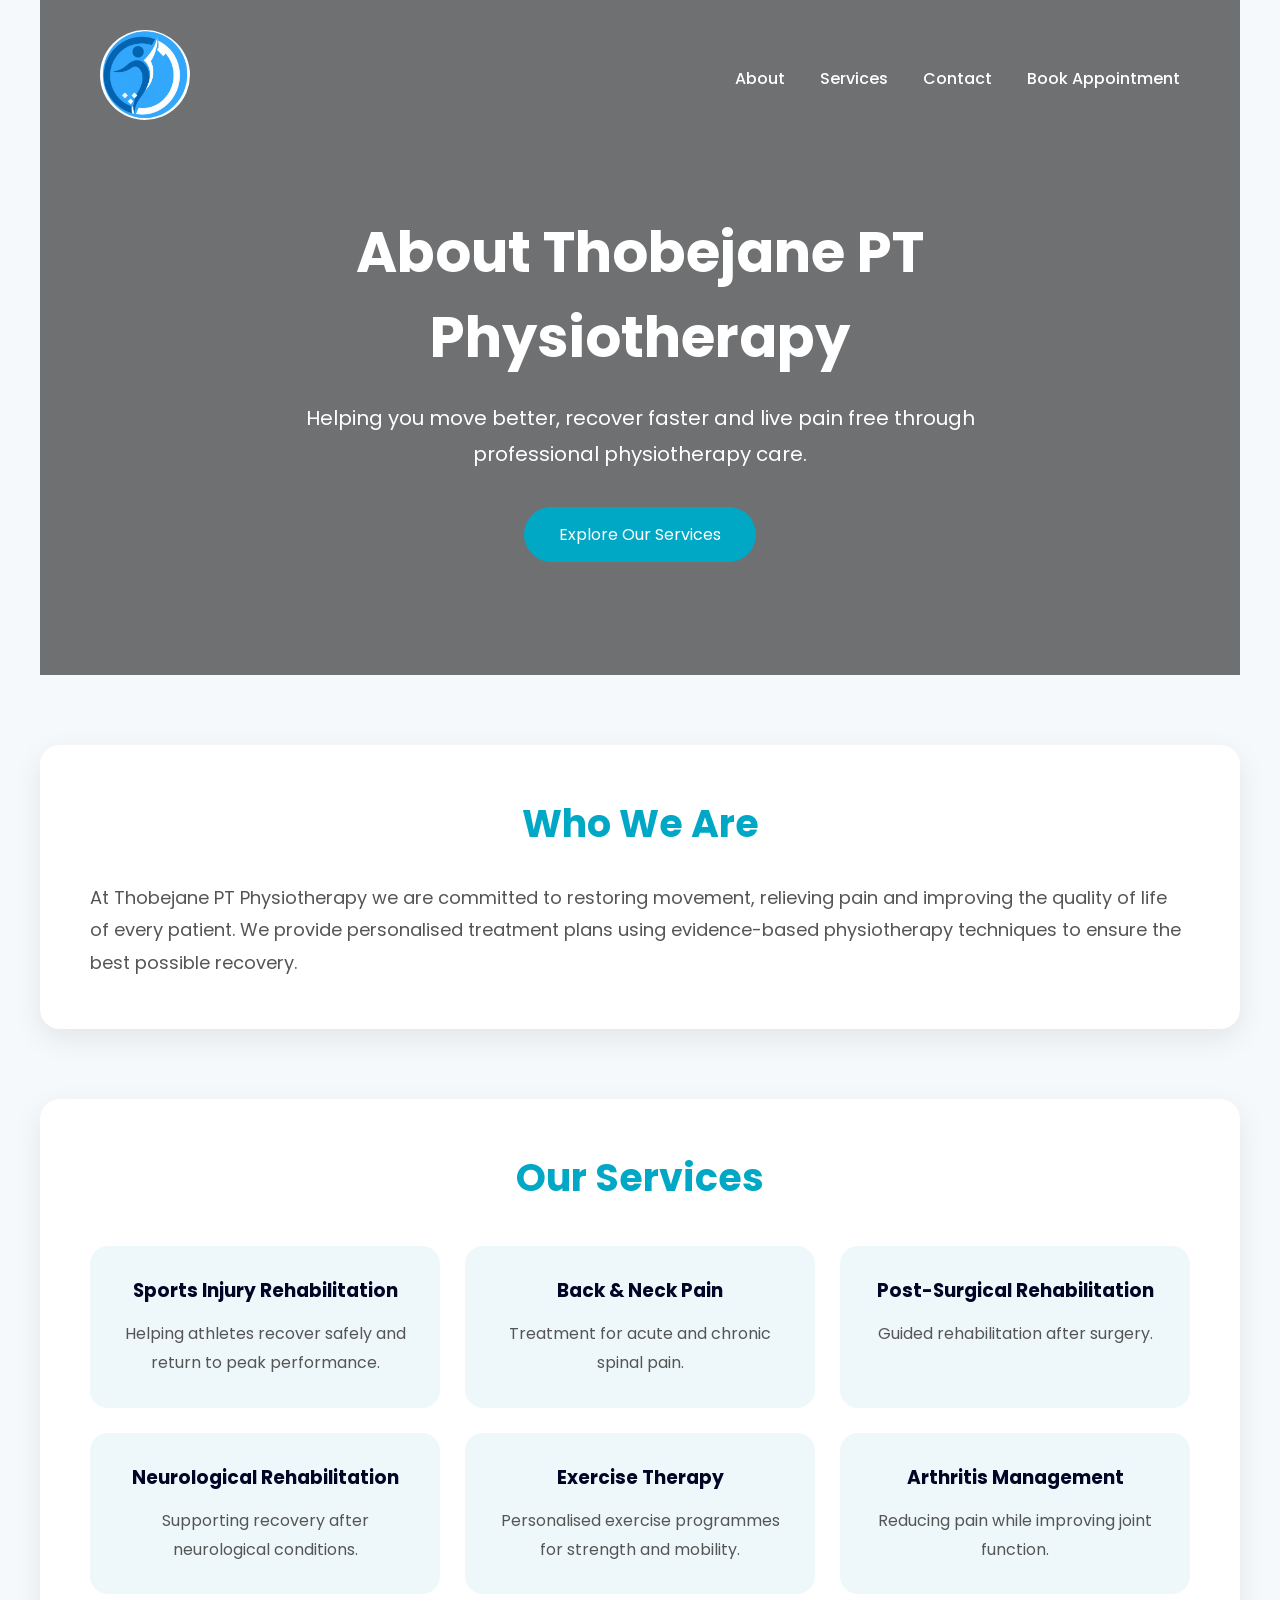
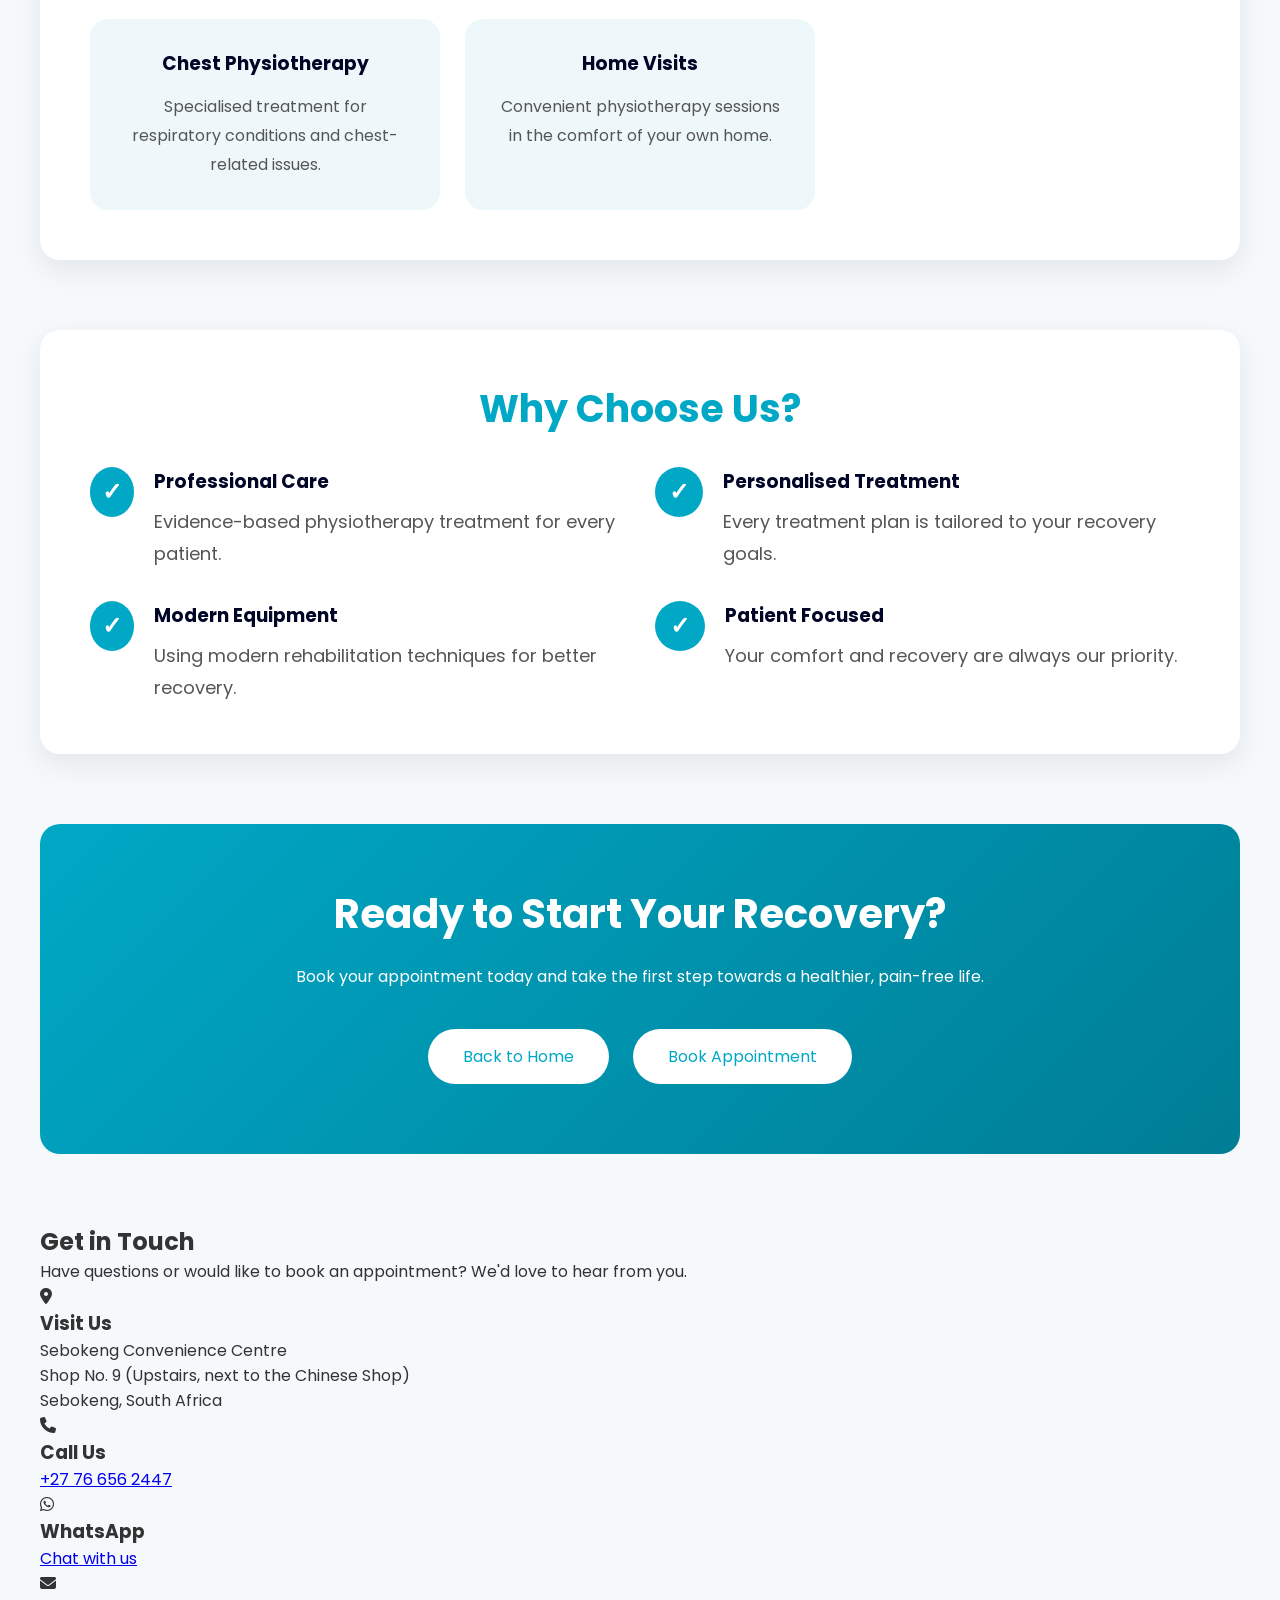
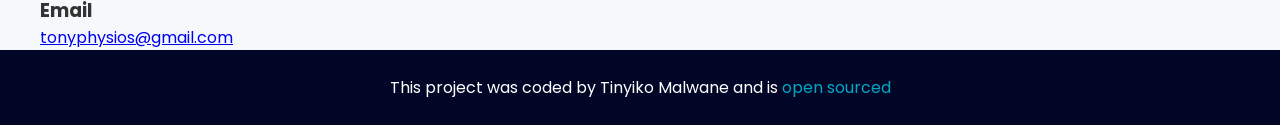
==== commit 5d6998b3: "learnmore.html Added a new image" ====
--- a/learnmore.html
+++ b/learnmore.html
@@ -105,6 +105,15 @@
 <p>Reducing pain while improving joint function.</p>
 </div>
 
+<div class="service-card">
+<h3>Chest Physiotherapy</h3>
+<p>Specialised treatment for respiratory conditions and chest-related issues.</p>
+</div>
+
+<div class="service-card">
+<h3>Home Visits</h3>
+<p>Convenient physiotherapy sessions in the comfort of your own home.</p>
+</div>
 </div>
 
 </section>
